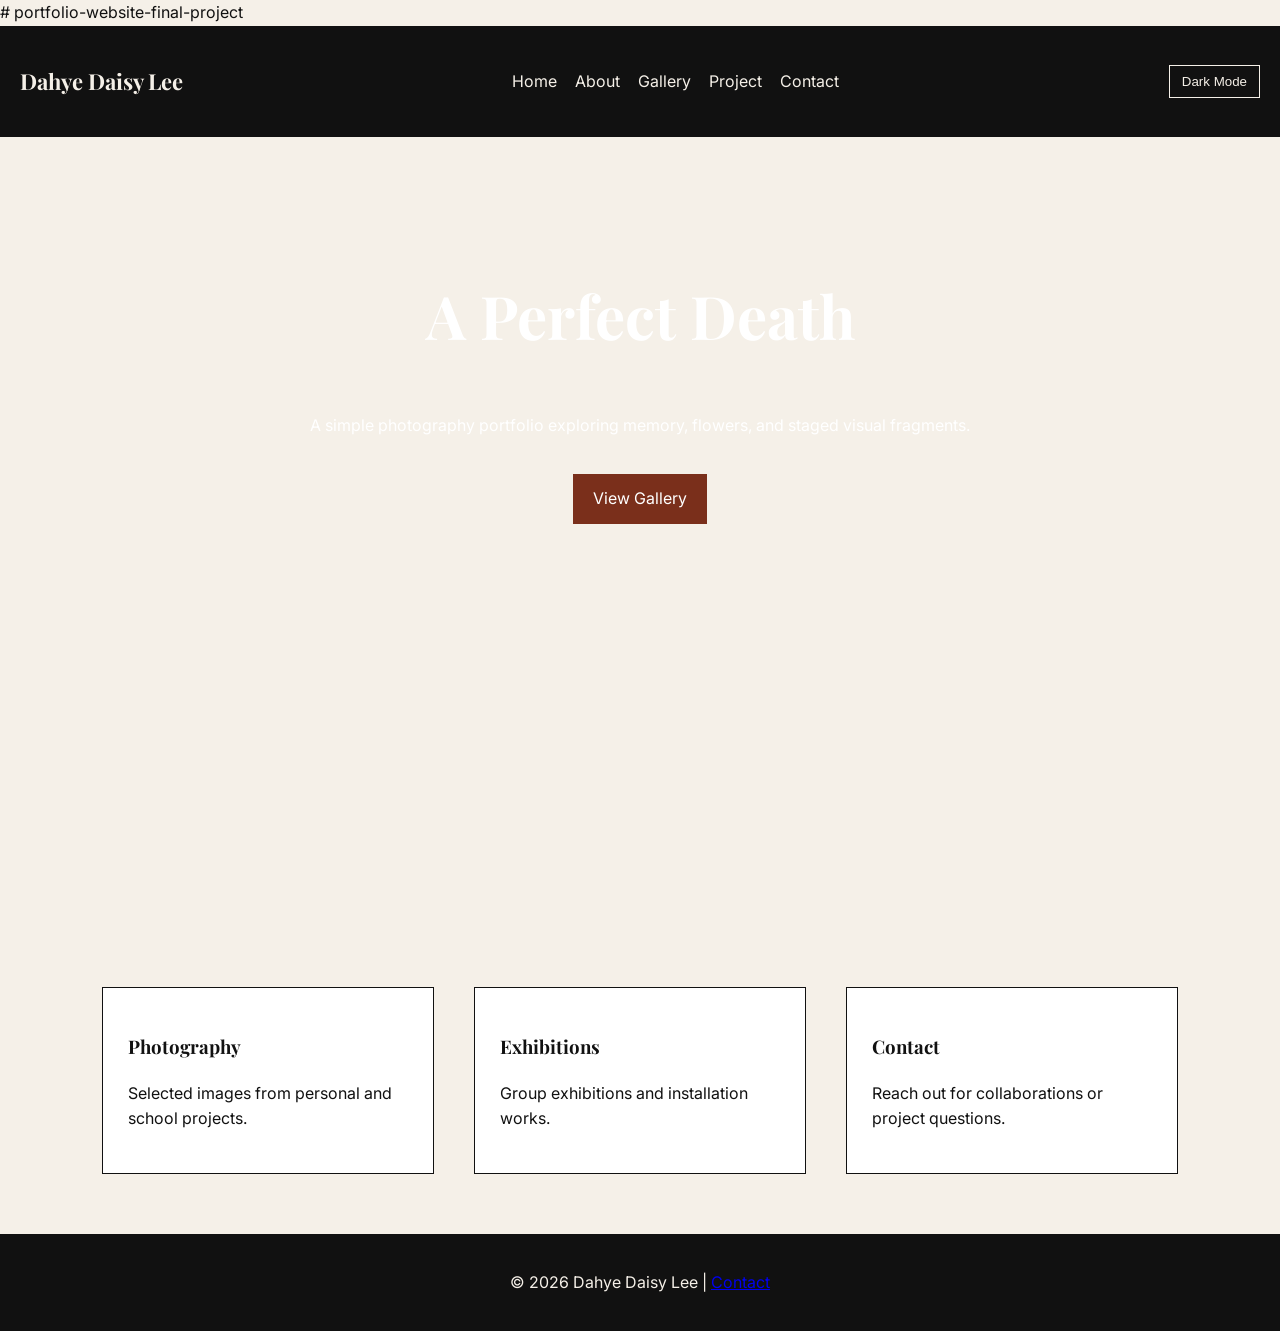
==== index.html @ 280d4429 "final project upload" ====
# portfolio-website-final-project
<!DOCTYPE html>
<html lang="en">
<head>
  <meta charset="UTF-8">
  <meta name="viewport" content="width=device-width, initial-scale=1.0">
  <title>Dahye Daisy Lee | Home</title>
  <meta name="description" content="Photography portfolio website by Dahye Daisy Lee.">
  <link rel="preconnect" href="https://fonts.googleapis.com">
  <link rel="stylesheet" href="style.css">
</head>

<body>
  <header>
    <nav class="navbar">
      <h1 class="logo">Dahye Daisy Lee</h1>
      <ul>
        <li><a href="index.html">Home</a></li>
        <li><a href="about.html">About</a></li>
        <li><a href="gallery.html">Gallery</a></li>
        <li><a href="project.html">Project</a></li>
        <li><a href="contact.html">Contact</a></li>
      </ul>
      <button id="themeButton">Dark Mode</button>
    </nav>
  </header>

  <main>
    <section class="hero">
      <h2>A Perfect Death</h2>
      <p>A simple photography portfolio exploring memory, flowers, and staged visual fragments.</p>
      <a class="button" href="gallery.html">View Gallery</a>
    </section>

    <section class="cards">
      <div class="card">
        <h3>Photography</h3>
        <p>Selected images from personal and school projects.</p>
      </div>
      <div class="card">
        <h3>Exhibitions</h3>
        <p>Group exhibitions and installation works.</p>
      </div>
      <div class="card">
        <h3>Contact</h3>
        <p>Reach out for collaborations or project questions.</p>
      </div>
    </section>
  </main>

  <footer>
    <p>© 2026 Dahye Daisy Lee | <a href="contact.html">Contact</a></p>
  </footer>

  <script src="script.js"></script>
</body>
</html>
---- style.css ----
@import url('https://fonts.googleapis.com/css2?family=Playfair+Display:wght@600&family=Inter:wght@400;600&display=swap');

:root {
  --background: #f5f0e8;
  --text: #111111;
  --accent: #7a2f1b;
  --card: #ffffff;
}

body.dark {
  --background: #111111;
  --text: #f5f0e8;
  --accent: #ffb199;
  --card: #1f1f1f;
}

body {
  margin: 0;
  background-color: var(--background);
  color: var(--text);
  font-family: 'Inter', sans-serif;
  line-height: 1.6;
}

h1, h2, h3 {
  font-family: 'Playfair Display', serif;
}

.navbar {
  display: flex;
  justify-content: space-between;
  align-items: center;
  background-color: var(--text);
  color: var(--background);
  padding: 20px;
}

.logo {
  font-size: 22px;
}

.navbar ul {
  list-style: none;
  display: flex;
  gap: 18px;
  padding: 0;
}

.navbar a {
  color: var(--background);
  text-decoration: none;
}

.navbar a:hover {
  color: var(--accent);
  text-decoration: underline;
}

.navbar a:visited {
  color: var(--background);
}

#themeButton {
  padding: 8px 12px;
  border: 1px solid var(--background);
  background: transparent;
  color: var(--background);
  cursor: pointer;
}

#themeButton:hover {
  background-color: var(--background);
  color: var(--text);
}

.hero {
  min-height: 70vh;
  padding: 80px 30px;
  text-align: center;
  background-image: url("https://picsum.photos/1200/700?random=20");
  background-size: cover;
  background-position: center;
  color: white;
}

.hero h2 {
  font-size: 60px;
}

.button {
  display: inline-block;
  margin-top: 20px;
  padding: 12px 20px;
  background-color: var(--accent);
  color: white;
  text-decoration: none;
  transition: 0.3s;
}

.button:hover {
  transform: scale(1.05);
  background-color: black;
}

.page {
  max-width: 1000px;
  margin: 40px auto;
  padding: 30px;
}

.underline {
  text-decoration: underline;
}

.cards {
  display: flex;
  justify-content: center;
  gap: 20px;
  padding: 50px;
}

.card {
  background-color: var(--card);
  border: 1px solid var(--text);
  padding: 25px;
  margin: 10px;
  width: 280px;
  transition: 0.3s;
}

.card:hover {
  transform: translateY(-5px);
}

.gallery-grid {
  display: grid;
  grid-template-columns: repeat(3, 1fr);
  gap: 18px;
}

.gallery-grid img {
  width: 100%;
  border: 2px solid var(--text);
}

.video-box iframe {
  width: 100%;
  height: 400px;
  border: none;
}

.contact-form {
  display: flex;
  flex-direction: column;
  gap: 12px;
  max-width: 500px;
}

.contact-form input,
.contact-form textarea {
  padding: 12px;
  border: 1px solid var(--text);
  font-family: inherit;
}

.contact-form button {
  padding: 12px;
  background-color: var(--accent);
  color: white;
  border: none;
  cursor: pointer;
}

.contact-form button:hover {
  background-color: black;
}

footer {
  text-align: center;
  padding: 20px;
  background-color: var(--text);
  color: var(--background);
}

/* Mobile */
@media (max-width: 600px) {
  .navbar {
    flex-direction: column;
  }

  .navbar ul {
    flex-direction: column;
    text-align: center;
  }

  .hero h2 {
    font-size: 36px;
  }

  .cards {
    flex-direction: column;
    padding: 20px;
  }

  .card {
    width: auto;
  }

  .gallery-grid {
    grid-template-columns: 1fr;
  }
}

/* Tablet */
@media (min-width: 601px) and (max-width: 1024px) {
  .gallery-grid {
    grid-template-columns: repeat(2, 1fr);
  }

  .cards {
    flex-wrap: wrap;
  }
}

/* Desktop */
@media (min-width: 1025px) {
  .gallery-grid {
    grid-template-columns: repeat(3, 1fr);
  }
}
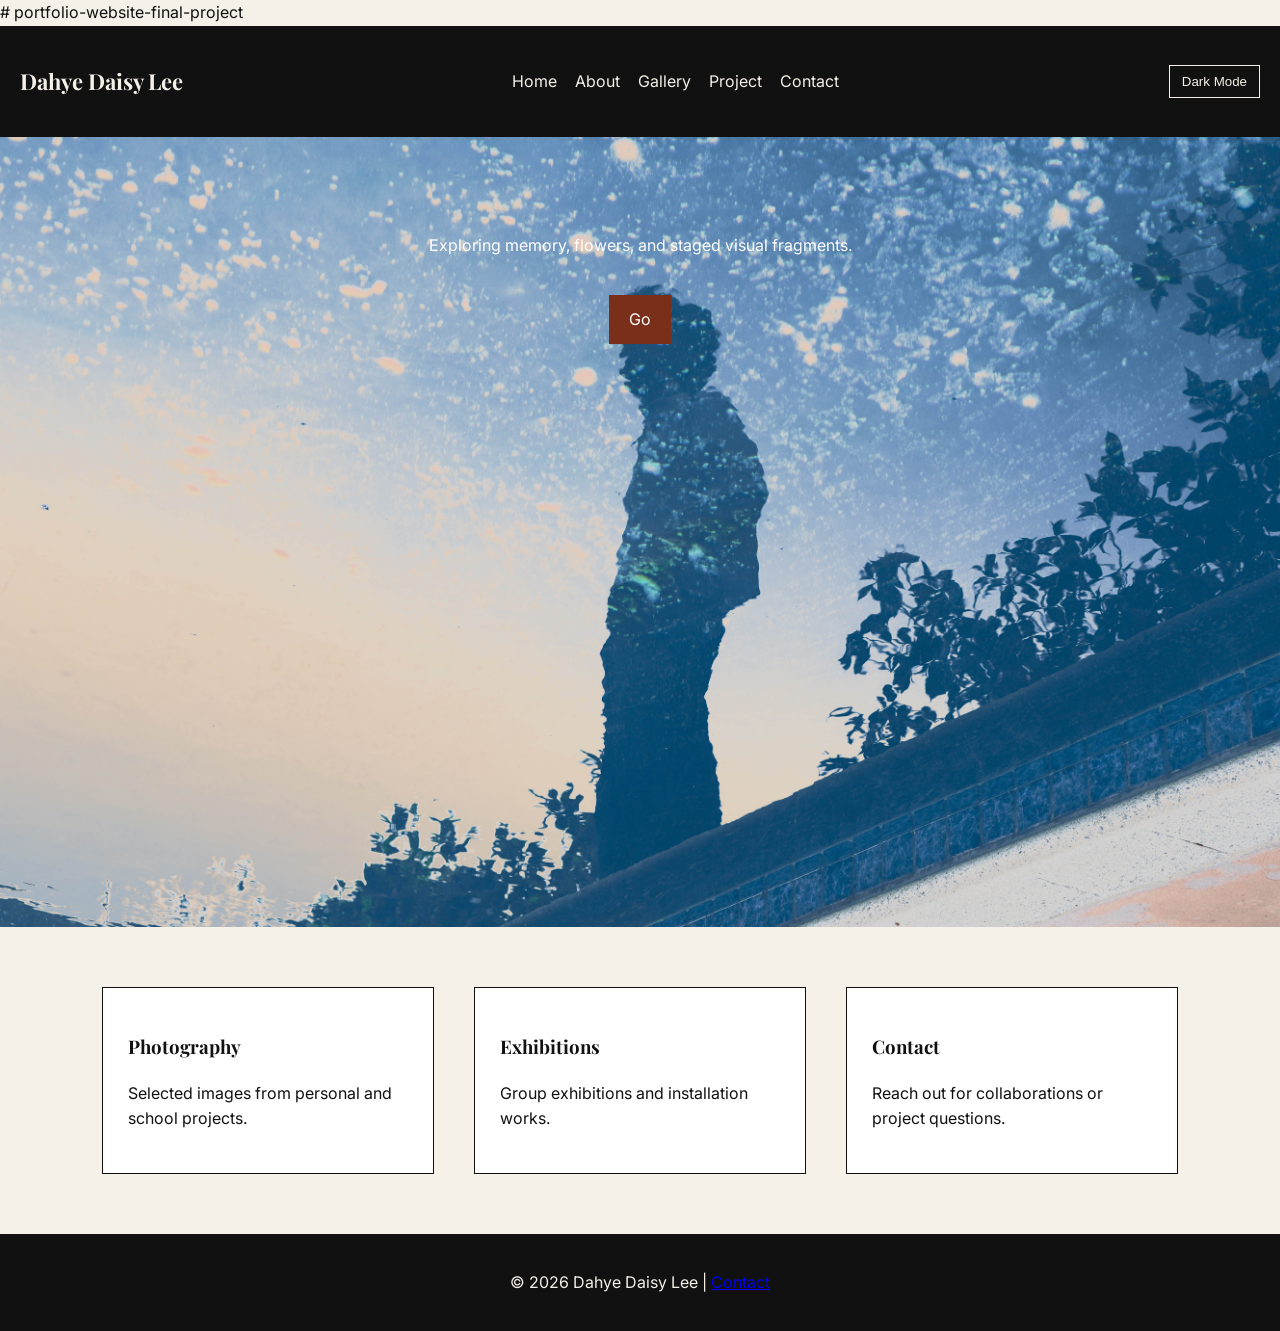
==== commit 87485280: "Update hero section text and button label" ====
--- a/index.html
+++ b/index.html
@@ -27,9 +27,9 @@
 
   <main>
     <section class="hero">
-      <h2>A Perfect Death</h2>
-      <p>A simple photography portfolio exploring memory, flowers, and staged visual fragments.</p>
-      <a class="button" href="gallery.html">View Gallery</a>
+    
+      <p> Exploring memory, flowers, and staged visual fragments.</p>
+      <a class="button" href="gallery.html">Go</a>
     </section>
 
     <section class="cards">
@@ -54,4 +54,4 @@
 
   <script src="script.js"></script>
 </body>
-</html>+</html>
